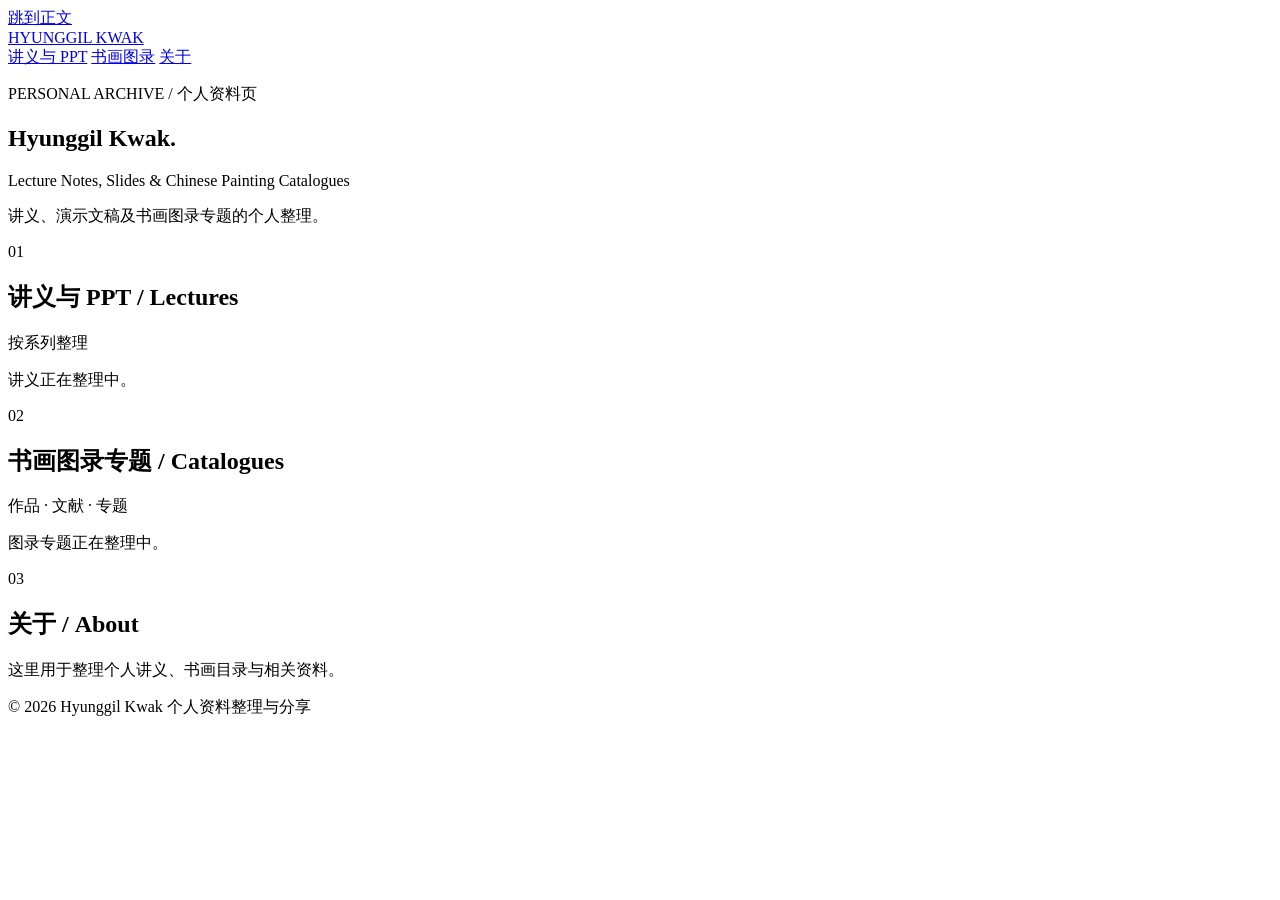
==== index.html @ 6ca7d135 "Add minimal personal homepage structure" ====
<!doctype html>
<html lang="zh-CN">
<head>
  <meta charset="utf-8">
  <meta name="viewport" content="width=device-width, initial-scale=1">
  <meta name="theme-color" content="#f9f8f5">
  <meta name="description" content="Hyunggil Kwak 的个人主页：讲义、PPT 与中国古代书画图录专题。">
  <title>Hyunggil Kwak — Lectures & Art</title>
  <link rel="stylesheet" href="./styles.css">
  <script src="./content.js" defer></script>
  <script src="./app.js" defer></script>
</head>
<body>
  <a class="skip-link" href="#content">跳到正文</a>
  <div class="shell">
    <header class="masthead">
      <a class="wordmark" href="#top">HYUNGGIL KWAK</a>
      <nav aria-label="主导航">
        <a href="#lectures">讲义与 PPT</a>
        <a href="#catalogues">书画图录</a>
        <a href="#about">关于</a>
      </nav>
    </header>

    <main id="content">
      <section class="hero" id="top">
        <p class="kicker">PERSONAL ARCHIVE / 个人资料页</p>
        <h1>Hyunggil Kwak<span class="dot">.</span></h1>
        <p class="hero-english">Lecture Notes, Slides & Chinese Painting Catalogues</p>
        <p class="hero-chinese">讲义、演示文稿及书画图录专题的个人整理。</p>
      </section>

      <section class="section" id="lectures">
        <div class="section-heading">
          <div><span class="number">01</span><h2>讲义与 PPT <span class="english">/ Lectures</span></h2></div>
          <p>按系列整理</p>
        </div>
        <div id="lecture-list" class="items">
          <p class="empty">讲义正在整理中。</p>
        </div>
      </section>

      <section class="section" id="catalogues">
        <div class="section-heading">
          <div><span class="number">02</span><h2>书画图录专题 <span class="english">/ Catalogues</span></h2></div>
          <p>作品 · 文献 · 专题</p>
        </div>
        <div id="catalogue-list" class="items">
          <p class="empty">图录专题正在整理中。</p>
        </div>
      </section>

      <section class="section about" id="about">
        <div class="section-heading">
          <div><span class="number">03</span><h2>关于 <span class="english">/ About</span></h2></div>
        </div>
        <p id="about-body">这里用于整理个人讲义、书画目录与相关资料。</p>
      </section>
    </main>
    <footer class="footer">
      <span>© <span id="year">2026</span> Hyunggil Kwak</span>
      <span>个人资料整理与分享</span>
    </footer>
  </div>
</body>
</html>
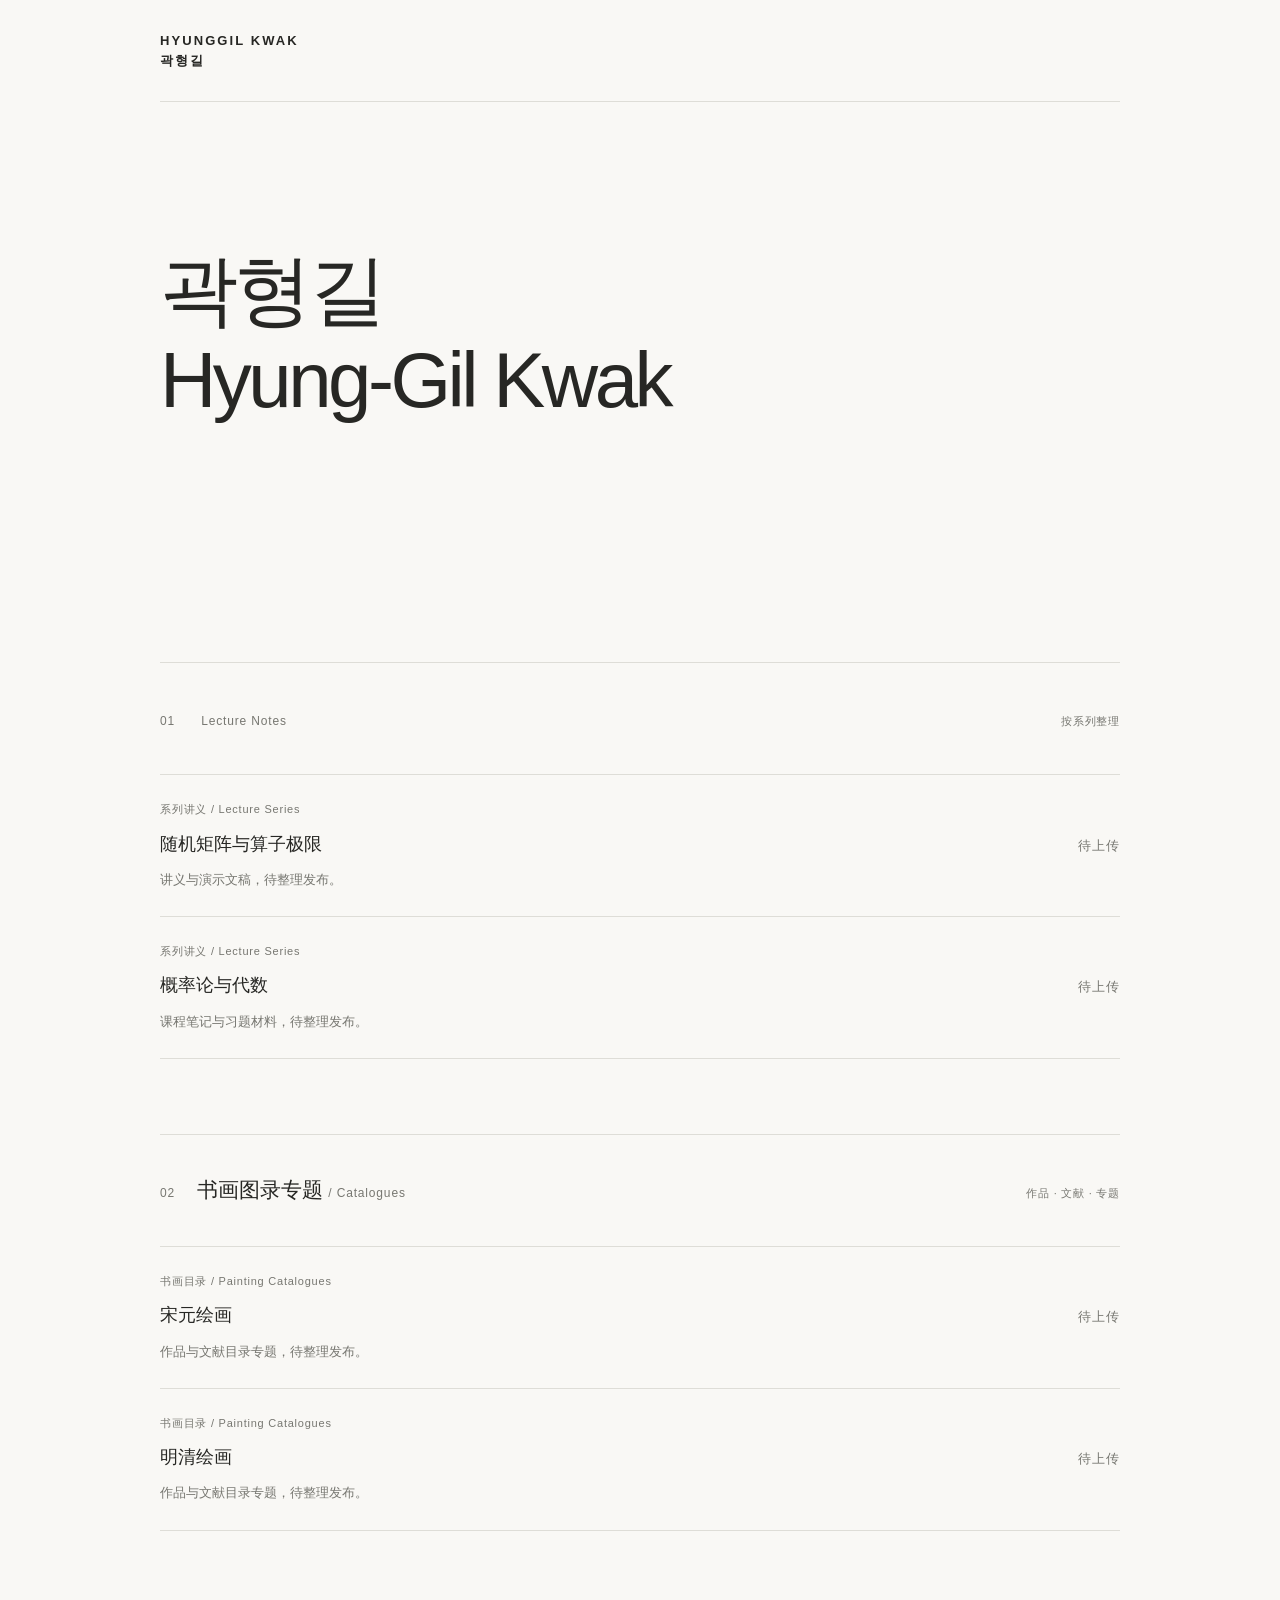
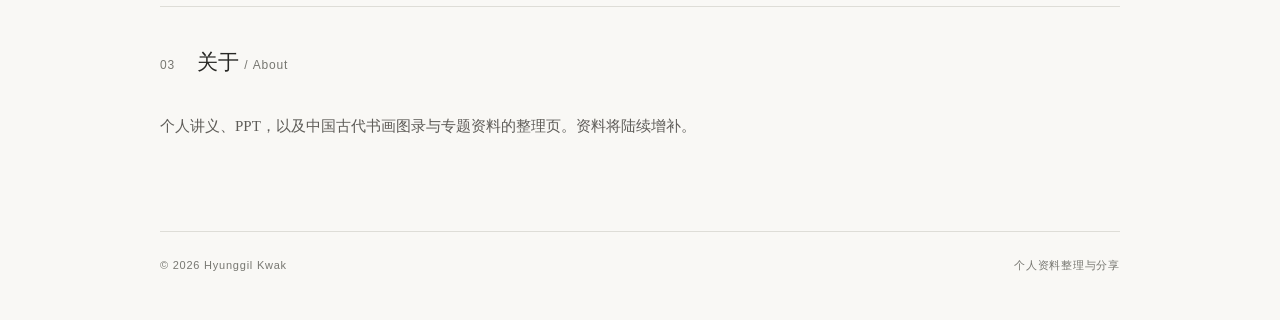
==== commit d6469fb7: "Update index.html" ====
--- a/index.html
+++ b/index.html
@@ -1,66 +1,15 @@
 <!doctype html>
 <html lang="zh-CN">
 <head>
-  <meta charset="utf-8">
-  <meta name="viewport" content="width=device-width, initial-scale=1">
-  <meta name="theme-color" content="#f9f8f5">
-  <meta name="description" content="Hyunggil Kwak 的个人主页：讲义、PPT 与中国古代书画图录专题。">
-  <title>Hyunggil Kwak — Lectures & Art</title>
-  <link rel="stylesheet" href="./styles.css">
-  <script src="./content.js" defer></script>
-  <script src="./app.js" defer></script>
+<meta charset="utf-8">
+<meta name="viewport" content="width=device-width, initial-scale=1">
+<title>Hyunggil Kwak — Lectures &amp; Art</title>
+<link rel="stylesheet" href="./styles.css">
+<style id="studio-overrides">
+* { box-sizing: border-box; } body {margin: 0;}#i7ebv{font-family:Helvetica, sans-serif;}
+</style>
 </head>
 <body>
-  <a class="skip-link" href="#content">跳到正文</a>
-  <div class="shell">
-    <header class="masthead">
-      <a class="wordmark" href="#top">HYUNGGIL KWAK</a>
-      <nav aria-label="主导航">
-        <a href="#lectures">讲义与 PPT</a>
-        <a href="#catalogues">书画图录</a>
-        <a href="#about">关于</a>
-      </nav>
-    </header>
-
-    <main id="content">
-      <section class="hero" id="top">
-        <p class="kicker">PERSONAL ARCHIVE / 个人资料页</p>
-        <h1>Hyunggil Kwak<span class="dot">.</span></h1>
-        <p class="hero-english">Lecture Notes, Slides & Chinese Painting Catalogues</p>
-        <p class="hero-chinese">讲义、演示文稿及书画图录专题的个人整理。</p>
-      </section>
-
-      <section class="section" id="lectures">
-        <div class="section-heading">
-          <div><span class="number">01</span><h2>讲义与 PPT <span class="english">/ Lectures</span></h2></div>
-          <p>按系列整理</p>
-        </div>
-        <div id="lecture-list" class="items">
-          <p class="empty">讲义正在整理中。</p>
-        </div>
-      </section>
-
-      <section class="section" id="catalogues">
-        <div class="section-heading">
-          <div><span class="number">02</span><h2>书画图录专题 <span class="english">/ Catalogues</span></h2></div>
-          <p>作品 · 文献 · 专题</p>
-        </div>
-        <div id="catalogue-list" class="items">
-          <p class="empty">图录专题正在整理中。</p>
-        </div>
-      </section>
-
-      <section class="section about" id="about">
-        <div class="section-heading">
-          <div><span class="number">03</span><h2>关于 <span class="english">/ About</span></h2></div>
-        </div>
-        <p id="about-body">这里用于整理个人讲义、书画目录与相关资料。</p>
-      </section>
-    </main>
-    <footer class="footer">
-      <span>© <span id="year">2026</span> Hyunggil Kwak</span>
-      <span>个人资料整理与分享</span>
-    </footer>
-  </div>
+<body><a href="#content" class="skip-link">跳到正文</a><div class="shell"><header class="masthead"><a href="#top" class="wordmark">HYUNGGIL KWAK<br/>곽형길</a><nav aria-label="主导航"></nav></header><main id="content"><section id="top" class="hero"><h1 id="i7ebv"><span id="igetjr">곽형길</span><br/>Hyung-Gil Kwak</h1><p class="hero-english"><br/></p><p class="hero-chinese"><br/></p></section><section id="lectures" class="section"><div class="section-heading"><div><span class="number">01</span><h2 id="ipo2w"><span class="english"> Lecture Notes</span></h2></div><p>按系列整理</p></div><div id="lecture-list" class="items"><article class="item"><div><p class="meta">系列讲义 / Lecture Series</p><h3 id="igapr">随机矩阵与算子极限</h3><p>讲义与演示文稿，待整理发布。</p></div><div class="links"><span class="placeholder">待上传</span></div></article><article class="item"><div><p class="meta">系列讲义 / Lecture Series</p><h3>概率论与代数</h3><p>课程笔记与习题材料，待整理发布。</p></div><div class="links"><span class="placeholder">待上传</span></div></article></div></section><section id="catalogues" class="section"><div class="section-heading"><div><span class="number">02</span><h2>书画图录专题 <span class="english">/ Catalogues</span></h2></div><p>作品 · 文献 · 专题</p></div><div id="catalogue-list" class="items"><article class="item"><div><p class="meta">书画目录 / Painting Catalogues</p><h3>宋元绘画</h3><p>作品与文献目录专题，待整理发布。</p></div><div class="links"><span class="placeholder">待上传</span></div></article><article class="item"><div><p class="meta">书画目录 / Painting Catalogues</p><h3>明清绘画</h3><p>作品与文献目录专题，待整理发布。</p></div><div class="links"><span class="placeholder">待上传</span></div></article></div></section><section id="about" class="section about"><div class="section-heading"><div><span class="number">03</span><h2>关于 <span class="english">/ About</span></h2></div></div><p id="about-body">个人讲义、PPT，以及中国古代书画图录与专题资料的整理页。资料将陆续增补。</p></section></main><footer class="footer"><span>© <span id="year">2026</span> Hyunggil Kwak</span><span>个人资料整理与分享</span></footer></div></body>
 </body>
-</html>+</html>
--- a/styles.css
+++ b/styles.css
@@ -0,0 +1 @@
+:root{color-scheme:light;--bg:#f9f8f5;--text:#272724;--muted:#777771;--line:#deddd7;--accent:#8f4d40}*{box-sizing:border-box}html{scroll-behavior:smooth}body{margin:0;background:var(--bg);color:var(--text);font-family:"Noto Serif CJK SC","Songti SC","Source Han Serif SC",Georgia,serif;font-size:15px;line-height:1.85}a{color:inherit;text-decoration:none}a:hover{color:var(--accent)}.skip-link{position:absolute;top:-80px}.skip-link:focus{top:8px;left:8px;background:white;padding:8px}.shell{width:min(100% - 64px,960px);margin:auto}.masthead{display:flex;align-items:center;justify-content:space-between;padding:31px 0;border-bottom:1px solid var(--line);gap:20px}.wordmark{font:600 13px/1.5 Arial,sans-serif;letter-spacing:.16em}.masthead nav{display:flex;flex-wrap:wrap;gap:26px;font-size:13px}.hero{padding:120px 0 125px}.kicker,.number,.english,.section-heading>p,.footer,.meta,.placeholder{font-family:Arial,sans-serif;letter-spacing:.07em;color:var(--muted)}.kicker{font-size:11px;letter-spacing:.18em}.hero h1{font:normal clamp(45px,7vw,78px)/1.15 Georgia,serif;letter-spacing:-.045em;margin:24px 0 10px}.dot{color:var(--accent)}.hero-english{font:16px/1.8 Georgia,serif;color:#555}.hero-chinese{font-size:14px;color:var(--muted);margin-top:27px}.section{padding:36px 0 75px;border-top:1px solid var(--line);scroll-margin-top:20px}.section-heading{display:flex;justify-content:space-between;align-items:baseline;gap:20px;margin-bottom:32px}.section-heading>div{display:flex;align-items:baseline;gap:22px}.number{font-size:12px}.section-heading h2{font-size:21px;font-weight:500;margin:0}.english{font-size:12px;font-weight:400}.section-heading>p{font-size:11px}.item{display:grid;grid-template-columns:minmax(0,1fr) auto;gap:15px;padding:24px 0;border-bottom:1px solid var(--line)}.item:first-child{border-top:1px solid var(--line)}.item h3{font-size:18px;font-weight:500;margin:0 0 7px}.item p{font-size:13px;color:var(--muted);margin:0}.meta{font-size:11px!important;margin-bottom:8px!important}.links{display:flex;align-items:center;gap:16px;font:12px Arial,sans-serif;white-space:nowrap}.links a{border-bottom:1px solid var(--text);padding-bottom:2px}.placeholder,.empty{color:var(--muted);font-size:13px}.about>p{max-width:630px;color:#5e5c58}.footer{display:flex;justify-content:space-between;gap:20px;border-top:1px solid var(--line);padding:23px 0 45px;font-size:11px}@media(max-width:600px){.shell{width:min(100% - 36px,960px)}.masthead{display:block;padding:20px 0}.masthead nav{margin-top:14px;gap:17px}.hero{padding:82px 0 95px}.section-heading{align-items:flex-start}.section-heading>div{gap:10px}.section-heading>p{display:none}.english{display:block}.item{grid-template-columns:1fr}.footer{display:block}}
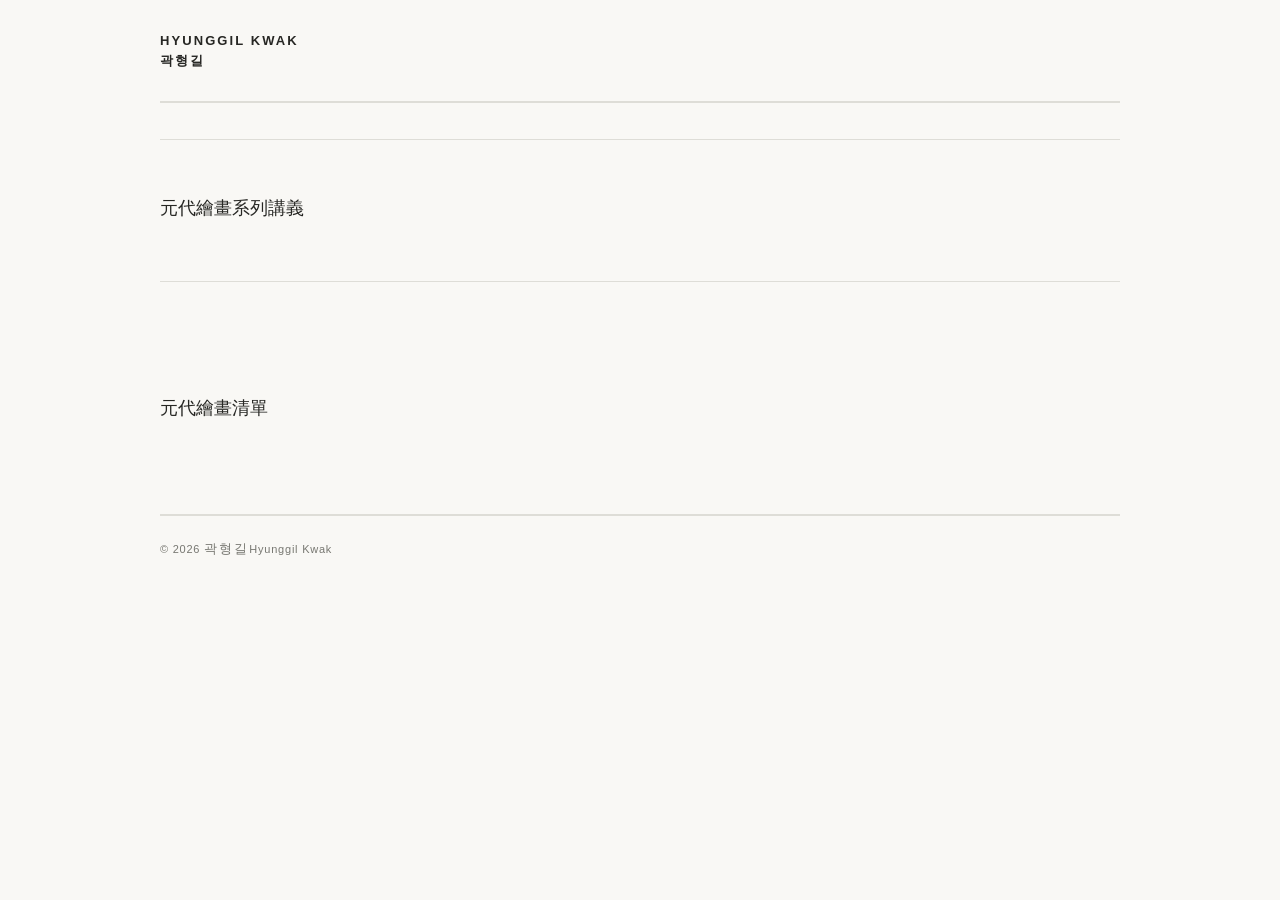
==== commit 607ddd25: "Update index.html" ====
--- a/index.html
+++ b/index.html
@@ -6,10 +6,10 @@
 <title>Hyunggil Kwak — Lectures &amp; Art</title>
 <link rel="stylesheet" href="./styles.css">
 <style id="studio-overrides">
-* { box-sizing: border-box; } body {margin: 0;}#i7ebv{font-family:Helvetica, sans-serif;}
+* { box-sizing: border-box; } body {margin: 0;}.wordmark.gjs-selected{font-weight:300;}#i7mca6{font-weight:normal;}
 </style>
 </head>
 <body>
-<body><a href="#content" class="skip-link">跳到正文</a><div class="shell"><header class="masthead"><a href="#top" class="wordmark">HYUNGGIL KWAK<br/>곽형길</a><nav aria-label="主导航"></nav></header><main id="content"><section id="top" class="hero"><h1 id="i7ebv"><span id="igetjr">곽형길</span><br/>Hyung-Gil Kwak</h1><p class="hero-english"><br/></p><p class="hero-chinese"><br/></p></section><section id="lectures" class="section"><div class="section-heading"><div><span class="number">01</span><h2 id="ipo2w"><span class="english"> Lecture Notes</span></h2></div><p>按系列整理</p></div><div id="lecture-list" class="items"><article class="item"><div><p class="meta">系列讲义 / Lecture Series</p><h3 id="igapr">随机矩阵与算子极限</h3><p>讲义与演示文稿，待整理发布。</p></div><div class="links"><span class="placeholder">待上传</span></div></article><article class="item"><div><p class="meta">系列讲义 / Lecture Series</p><h3>概率论与代数</h3><p>课程笔记与习题材料，待整理发布。</p></div><div class="links"><span class="placeholder">待上传</span></div></article></div></section><section id="catalogues" class="section"><div class="section-heading"><div><span class="number">02</span><h2>书画图录专题 <span class="english">/ Catalogues</span></h2></div><p>作品 · 文献 · 专题</p></div><div id="catalogue-list" class="items"><article class="item"><div><p class="meta">书画目录 / Painting Catalogues</p><h3>宋元绘画</h3><p>作品与文献目录专题，待整理发布。</p></div><div class="links"><span class="placeholder">待上传</span></div></article><article class="item"><div><p class="meta">书画目录 / Painting Catalogues</p><h3>明清绘画</h3><p>作品与文献目录专题，待整理发布。</p></div><div class="links"><span class="placeholder">待上传</span></div></article></div></section><section id="about" class="section about"><div class="section-heading"><div><span class="number">03</span><h2>关于 <span class="english">/ About</span></h2></div></div><p id="about-body">个人讲义、PPT，以及中国古代书画图录与专题资料的整理页。资料将陆续增补。</p></section></main><footer class="footer"><span>© <span id="year">2026</span> Hyunggil Kwak</span><span>个人资料整理与分享</span></footer></div></body>
+<body id="i8xu2n"><a href="#content" class="skip-link">跳到正文</a><div class="shell"><header class="masthead"><a href="#top" class="wordmark">HYUNGGIL KWAK<br/>곽형길</a><nav aria-label="主导航"></nav></header><main id="content"><section id="lectures" class="section"><div id="lecture-list" class="items"><article class="item"><div><p class="meta"><br/></p><h3 id="igapr"><a href="" id="i9ts3b">元代繪畫系列講義</a></h3><p id="ifp50j"><br/></p></div><div class="links"></div></article></div><div id="if2rf3"><h3 id="iyq90x"></h3></div></section><h3 id="igapr-2"><span id="i7mca6">元代繪畫清單</span></h3><article class="item"><div><p id="ijegve"><br/></p></div><div class="links"></div></article></main><footer class="footer"><span id="i4dj6v">© <span id="year">2026</span> <a id="it1fcg-2" draggable="false" href="https://hyunggilkwak581-ship-it.github.io/hyunggilkwakpersonal/studio/?utm_source=chatgpt.com#top" class="wordmark gjs-selected">곽형길</a>Hyunggil Kwak</span></footer></div></body>
 </body>
 </html>
